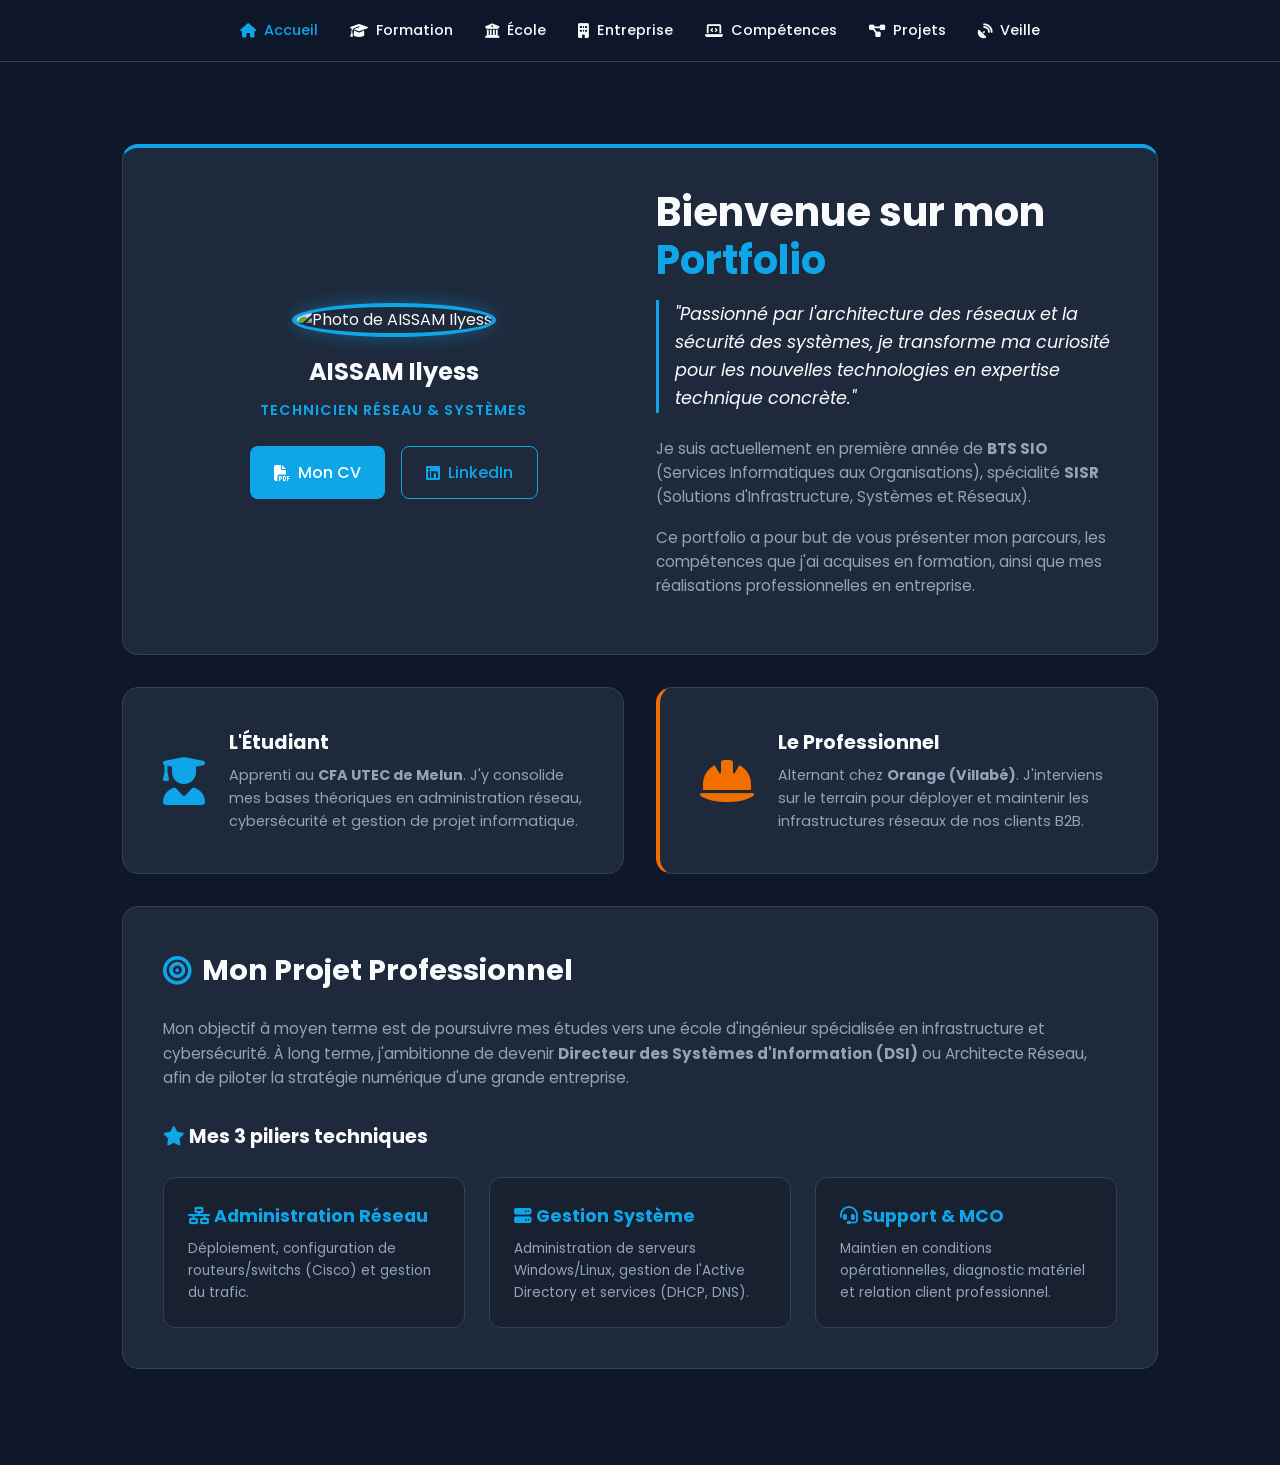
==== index.html @ 9d49ade6 "Add files via upload" ====
<!DOCTYPE html>
<html lang="fr">
<head>
    <meta charset="UTF-8">
    <title>Accueil | Portfolio AISSAM Ilyess</title>
    <link rel="stylesheet" href="style.css">
    <link rel="stylesheet" href="https://cdnjs.cloudflare.com/ajax/libs/font-awesome/6.4.0/css/all.min.css">
</head>
<body>

    <nav>
        <a href="index.html" class="active"><i class="fas fa-home"></i> Accueil</a>
        <a href="formation.html"><i class="fas fa-graduation-cap"></i> Formation</a>
        <a href="ecole.html"><i class="fas fa-university"></i> École</a>
        <a href="entreprise.html"><i class="fas fa-building"></i> Entreprise</a>
        <a href="competences.html"><i class="fas fa-laptop-code"></i> Compétences</a>
        <a href="projets.html"><i class="fas fa-project-diagram"></i> Projets</a>
        <a href="veille.html"><i class="fas fa-satellite-dish"></i> Veille</a>
    </nav>

    <div class="container">
        
        <div class="card" style="margin-top: 1rem; border-top: 4px solid var(--accent);">
            <div class="grid-2" style="align-items: center;">
                <div style="text-align: center;">
                    <img src="https://via.placeholder.com/200" alt="Photo de AISSAM Ilyess" style="width: 180px; height: 180px; border-radius: 50%; object-fit: cover; border: 4px solid var(--accent); box-shadow: 0 0 20px rgba(14, 165, 233, 0.4); margin-bottom: 1rem;">
                    
                    <h2 style="justify-content: center; margin-bottom: 0.5rem; border: none; font-size: 1.5rem;">AISSAM Ilyess</h2>
                    <p style="color: var(--accent); font-weight: 600; text-transform: uppercase; letter-spacing: 1px; font-size: 0.9rem;">Technicien Réseau & Systèmes</p>
                    
                    <div class="btn-group" style="justify-content: center;">
                        <a href="cv.pdf" target="_blank" class="btn btn-primary"><i class="fas fa-file-pdf"></i> Mon CV</a>
                        <a href="https://www.linkedin.com/in/ilyess-aissam-5a9345324/" target="_blank" class="btn btn-outline"><i class="fab fa-linkedin"></i> LinkedIn</a>
                    </div>
                </div>

                <div>
                    <h1 style="font-size: 2.5rem; margin-bottom: 1rem;">Bienvenue sur mon <span style="color: var(--accent);">Portfolio</span></h1>
                    
                    <p style="font-size: 1.1rem; color: var(--text-light); font-style: italic; border-left: 3px solid var(--accent); padding-left: 1rem; margin-bottom: 1.5rem;">
                        "Passionné par l'architecture des réseaux et la sécurité des systèmes, je transforme ma curiosité pour les nouvelles technologies en expertise technique concrète."
                    </p>

                    <p>Je suis actuellement en première année de <strong>BTS SIO</strong> (Services Informatiques aux Organisations), spécialité <strong>SISR</strong> (Solutions d'Infrastructure, Systèmes et Réseaux).</p>
                    <p>Ce portfolio a pour but de vous présenter mon parcours, les compétences que j'ai acquises en formation, ainsi que mes réalisations professionnelles en entreprise.</p>
                </div>
            </div>
        </div>

        <div class="grid-2">
            <div class="card" style="display: flex; align-items: center; gap: 1.5rem;">
                <i class="fas fa-user-graduate fa-3x" style="color: var(--accent);"></i>
                <div>
                    <h3 style="margin-top: 0; margin-bottom: 5px;">L'Étudiant</h3>
                    <p style="margin: 0; font-size: 0.9rem;">Apprenti au <strong>CFA UTEC de Melun</strong>. J'y consolide mes bases théoriques en administration réseau, cybersécurité et gestion de projet informatique.</p>
                </div>
            </div>

            <div class="card" style="display: flex; align-items: center; gap: 1.5rem; border-left: 4px solid #f16e00;">
                <i class="fas fa-hard-hat fa-3x" style="color: #f16e00;"></i>
                <div>
                    <h3 style="margin-top: 0; margin-bottom: 5px;">Le Professionnel</h3>
                    <p style="margin: 0; font-size: 0.9rem;">Alternant chez <strong>Orange (Villabé)</strong>. J'interviens sur le terrain pour déployer et maintenir les infrastructures réseaux de nos clients B2B.</p>
                </div>
            </div>
        </div>

        <div class="card">
            <h2><i class="fas fa-bullseye"></i> Mon Projet Professionnel</h2>
            <p style="margin-bottom: 2rem;">Mon objectif à moyen terme est de poursuivre mes études vers une école d'ingénieur spécialisée en infrastructure et cybersécurité. À long terme, j'ambitionne de devenir <strong>Directeur des Systèmes d'Information (DSI)</strong> ou Architecte Réseau, afin de piloter la stratégie numérique d'une grande entreprise.</p>
            
            <h3 style="color: var(--text-light); margin-bottom: 1.5rem;"><i class="fas fa-star" style="color: var(--accent);"></i> Mes 3 piliers techniques</h3>
            <div class="grid-3">
                <div class="skill-box">
                    <h3 style="color: var(--accent); font-size: 1.1rem;"><i class="fas fa-network-wired"></i> Administration Réseau</h3>
                    <p style="margin: 0; font-size: 0.85rem;">Déploiement, configuration de routeurs/switchs (Cisco) et gestion du trafic.</p>
                </div>
                <div class="skill-box">
                    <h3 style="color: var(--accent); font-size: 1.1rem;"><i class="fas fa-server"></i> Gestion Système</h3>
                    <p style="margin: 0; font-size: 0.85rem;">Administration de serveurs Windows/Linux, gestion de l'Active Directory et services (DHCP, DNS).</p>
                </div>
                <div class="skill-box">
                    <h3 style="color: var(--accent); font-size: 1.1rem;"><i class="fas fa-headset"></i> Support & MCO</h3>
                    <p style="margin: 0; font-size: 0.85rem;">Maintien en conditions opérationnelles, diagnostic matériel et relation client professionnel.</p>
                </div>
            </div>
        </div>

    </div>

</body>
</html>
---- style.css ----
@import url('https://fonts.googleapis.com/css2?family=Poppins:wght@300;400;500;600;700&display=swap');

:root {
    --bg-dark: #0f172a; /* Bleu nuit très profond */
    --surface: #1e293b; /* Bleu gris pour les cartes */
    --accent: #0ea5e9; /* Cyan tech */
    --accent-hover: #0284c7;
    --text-light: #f8fafc;
    --text-muted: #94a3b8;
    --border: #334155;
}

* { margin: 0; padding: 0; box-sizing: border-box; font-family: 'Poppins', sans-serif; }

body {
    background-color: var(--bg-dark);
    /* Optionnel : tu peux rajouter ton image de fond ici si tu préfères, mais un fond uni fait plus "app" pro */
    color: var(--text-light);
    line-height: 1.6;
}

/* --- NAVIGATION --- */
nav {
    position: fixed; top: 0; width: 100%;
    background: rgba(15, 23, 42, 0.85); backdrop-filter: blur(12px);
    border-bottom: 1px solid var(--border);
    padding: 1.2rem 2rem; display: flex; justify-content: center; gap: 2rem; z-index: 1000;
}
nav a { color: var(--text-light); text-decoration: none; font-size: 0.9rem; font-weight: 500; transition: 0.3s; display: flex; align-items: center; gap: 8px; }
nav a:hover, nav a.active { color: var(--accent); }

/* --- CONTENEUR & CARTES --- */
.container { max-width: 1100px; margin: 0 auto; padding: 8rem 2rem 4rem 2rem; animation: fadeIn 0.8s ease; }
@keyframes fadeIn { from { opacity: 0; transform: translateY(20px); } to { opacity: 1; transform: translateY(0); } }

.card {
    background: var(--surface); border: 1px solid var(--border); border-radius: 16px;
    padding: 2.5rem; margin-bottom: 2rem; transition: transform 0.3s, box-shadow 0.3s;
}
.card:hover { transform: translateY(-5px); box-shadow: 0 10px 30px rgba(0,0,0,0.5); border-color: var(--accent); }

.grid-2 { display: grid; grid-template-columns: 1fr 1fr; gap: 2rem; }
.grid-3 { display: grid; grid-template-columns: repeat(auto-fit, minmax(250px, 1fr)); gap: 1.5rem; }

/* --- TEXTES & TITRES --- */
h1 { font-size: 3rem; font-weight: 700; line-height: 1.2; margin-bottom: 1rem; }
h1 span { color: var(--accent); }
h2 { font-size: 1.8rem; margin-bottom: 1.5rem; color: var(--text-light); display: flex; align-items: center; gap: 10px; }
h2 i { color: var(--accent); }
h3 { font-size: 1.2rem; color: var(--text-light); margin-bottom: 0.5rem; }
p, li { color: var(--text-muted); margin-bottom: 1rem; font-size: 0.95rem; }
ul { margin-left: 1.5rem; }

/* --- BOUTONS --- */
.btn-group { display: flex; gap: 1rem; margin-top: 1.5rem; }
.btn {
    padding: 0.8rem 1.5rem; border-radius: 8px; text-decoration: none; font-weight: 500;
    transition: 0.3s; display: inline-flex; align-items: center; gap: 8px; border: none; cursor: pointer;
}
.btn-primary { background: var(--accent); color: white; }
.btn-primary:hover { background: var(--accent-hover); box-shadow: 0 0 15px var(--accent); }
.btn-outline { background: transparent; color: var(--accent); border: 1px solid var(--accent); }
.btn-outline:hover { background: rgba(14, 165, 233, 0.1); }

/* --- COMPÉTENCES --- */
.skill-box { background: rgba(0,0,0,0.2); padding: 1.5rem; border-radius: 12px; border: 1px solid var(--border); }
.skill-bar { width: 100%; height: 6px; background: var(--border); border-radius: 10px; margin-top: 10px; overflow: hidden; }
.skill-fill { height: 100%; background: var(--accent); border-radius: 10px; }

/* --- TIMELINE (Formation) --- */
.timeline-item { border-left: 2px solid var(--accent); padding-left: 1.5rem; margin-bottom: 2rem; position: relative; }
.timeline-item::before { content: ''; position: absolute; left: -7px; top: 0; width: 12px; height: 12px; background: var(--accent); border-radius: 50%; }
.date-badge { display: inline-block; background: rgba(14, 165, 233, 0.1); color: var(--accent); padding: 4px 10px; border-radius: 20px; font-size: 0.8rem; font-weight: 600; margin-bottom: 10px; }
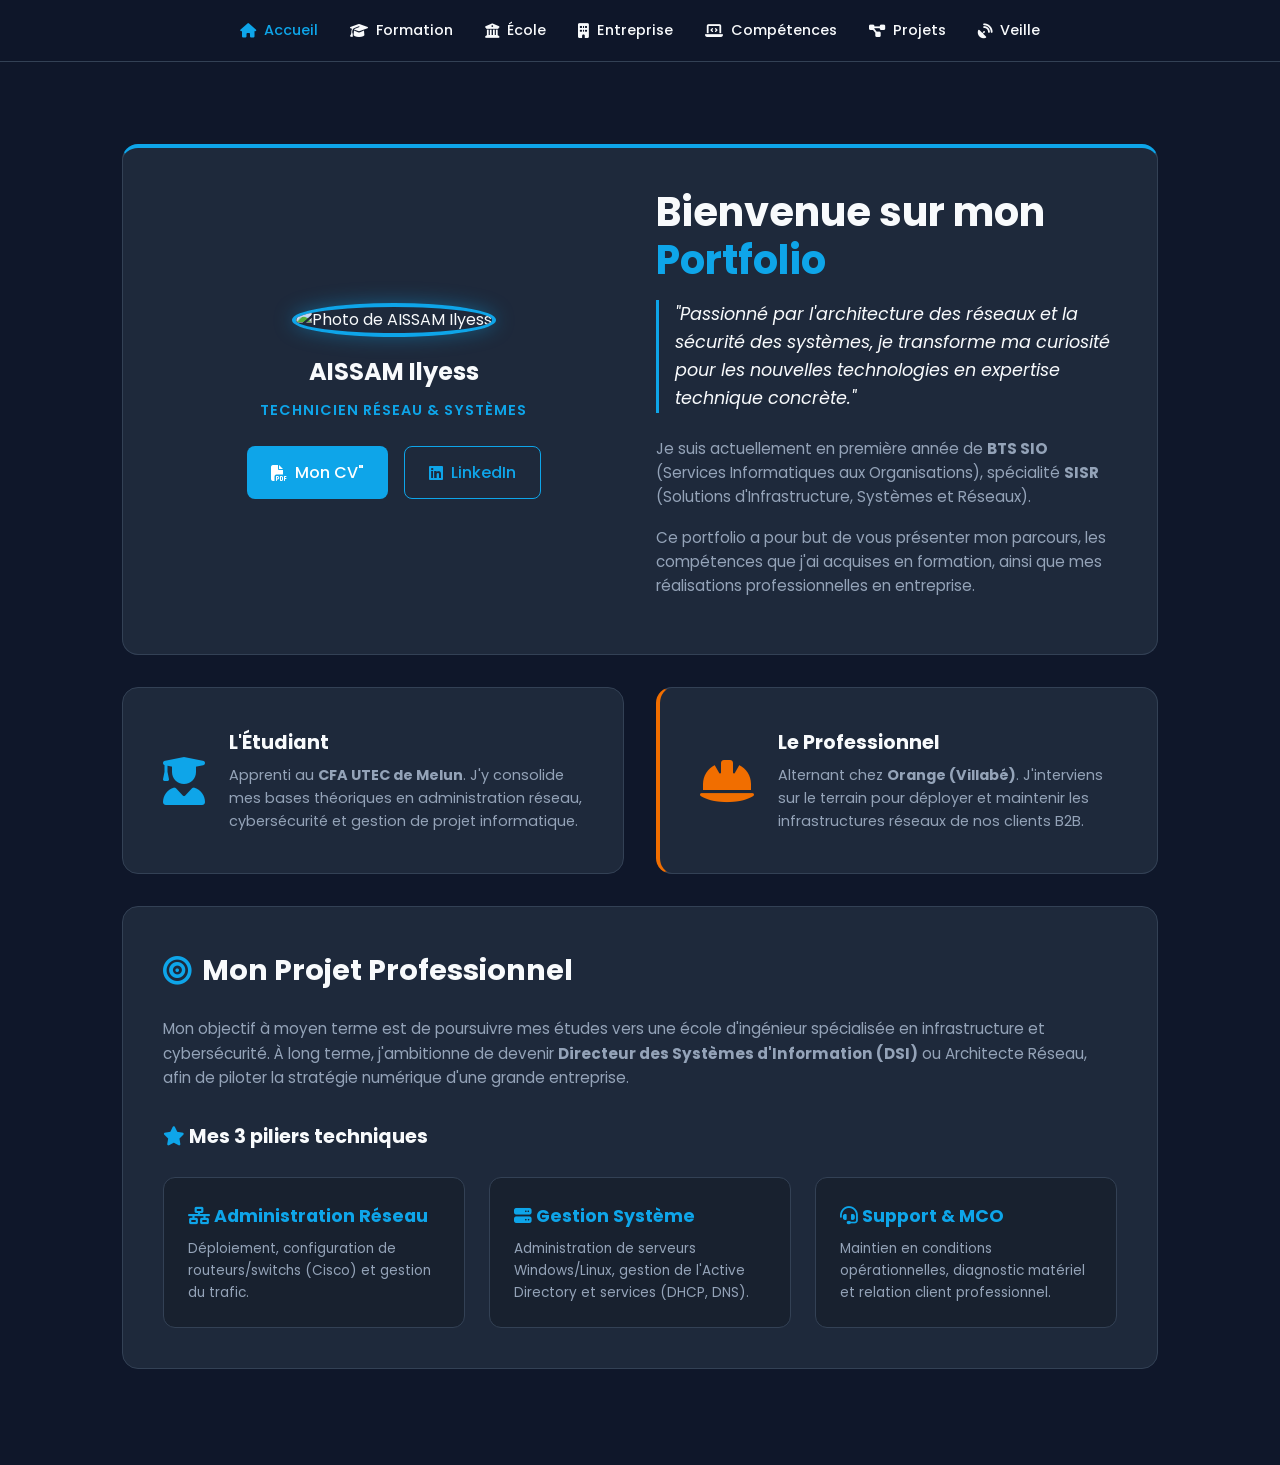
==== commit eb48c737: "Update index.html" ====
--- a/index.html
+++ b/index.html
@@ -29,7 +29,7 @@
                     <p style="color: var(--accent); font-weight: 600; text-transform: uppercase; letter-spacing: 1px; font-size: 0.9rem;">Technicien Réseau & Systèmes</p>
                     
                     <div class="btn-group" style="justify-content: center;">
-                        <a href="cv.pdf" target="_blank" class="btn btn-primary"><i class="fas fa-file-pdf"></i> Mon CV</a>
+                        <a "href="cv.pdf" target="_blank" class="btn btn-primary"><i class="fas fa-file-pdf"></i> Mon CV"</a>
                         <a href="https://www.linkedin.com/in/ilyess-aissam-5a9345324/" target="_blank" class="btn btn-outline"><i class="fab fa-linkedin"></i> LinkedIn</a>
                     </div>
                 </div>
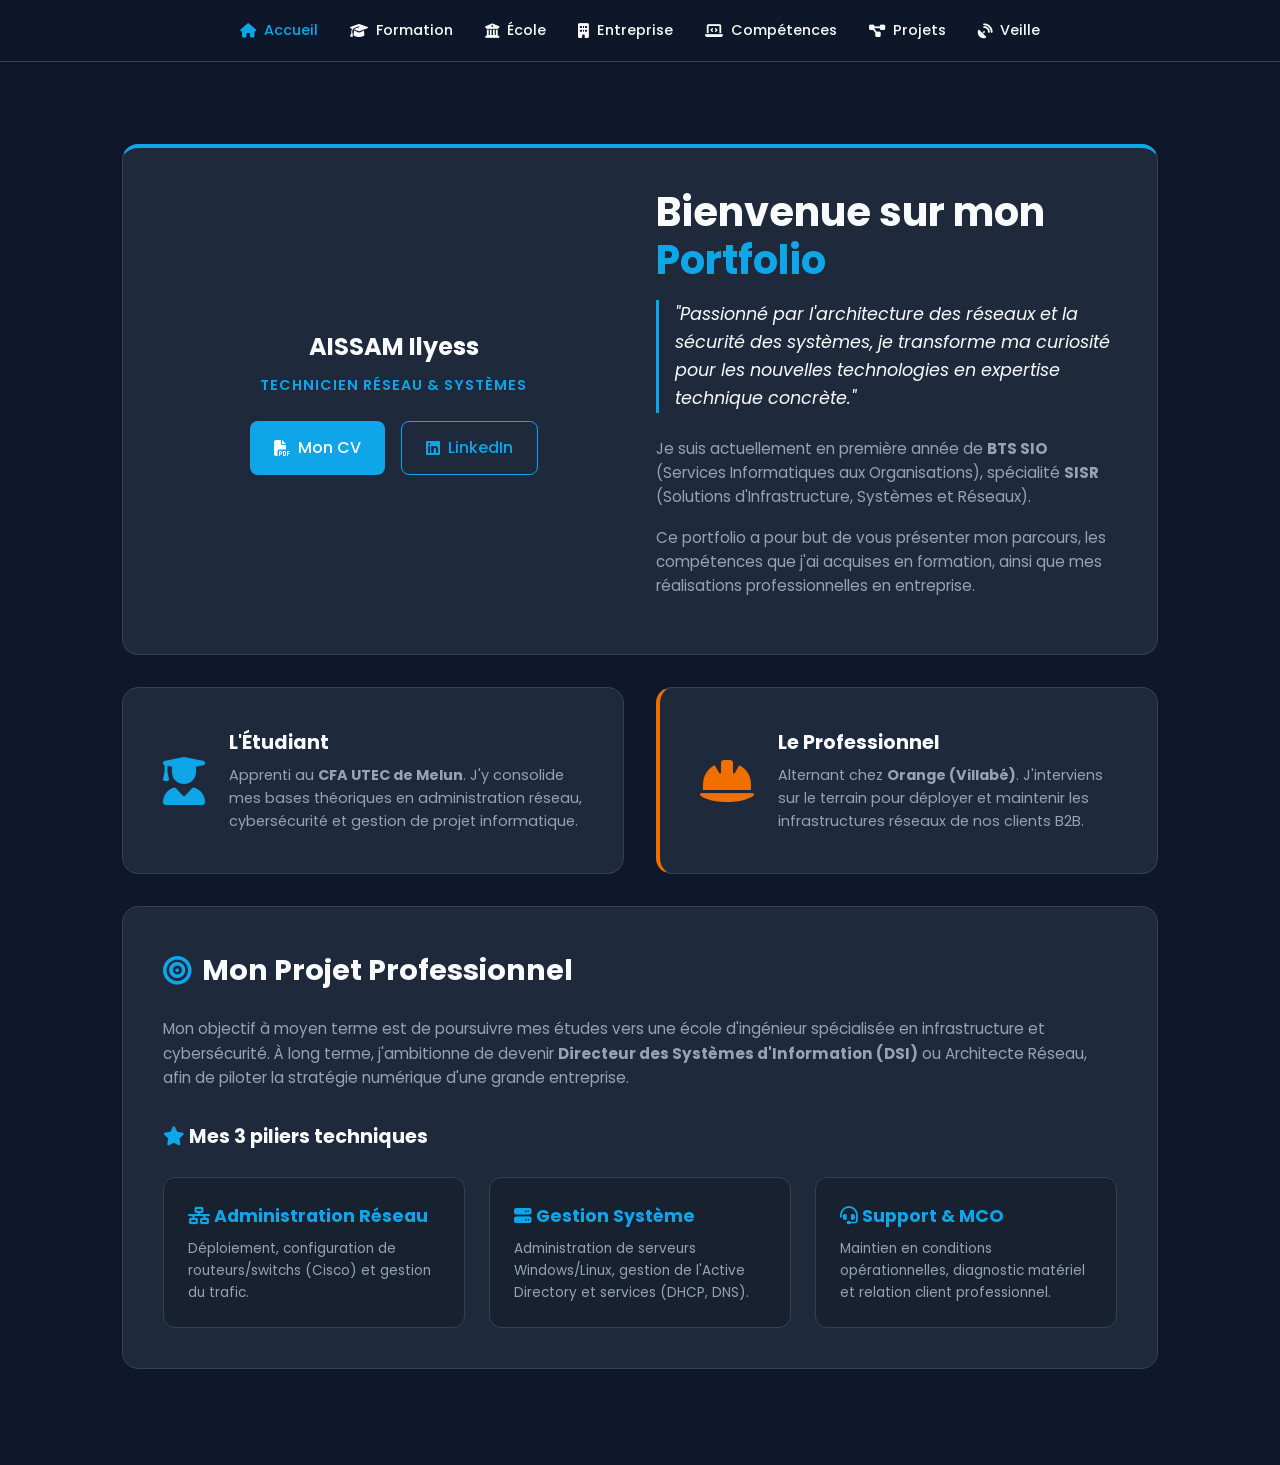
==== commit 1f6cb39c: "Update index.html" ====
--- a/index.html
+++ b/index.html
@@ -23,13 +23,11 @@
         <div class="card" style="margin-top: 1rem; border-top: 4px solid var(--accent);">
             <div class="grid-2" style="align-items: center;">
                 <div style="text-align: center;">
-                    <img src="https://via.placeholder.com/200" alt="Photo de AISSAM Ilyess" style="width: 180px; height: 180px; border-radius: 50%; object-fit: cover; border: 4px solid var(--accent); box-shadow: 0 0 20px rgba(14, 165, 233, 0.4); margin-bottom: 1rem;">
-                    
                     <h2 style="justify-content: center; margin-bottom: 0.5rem; border: none; font-size: 1.5rem;">AISSAM Ilyess</h2>
                     <p style="color: var(--accent); font-weight: 600; text-transform: uppercase; letter-spacing: 1px; font-size: 0.9rem;">Technicien Réseau & Systèmes</p>
                     
                     <div class="btn-group" style="justify-content: center;">
-                        <a "href="cv.pdf" target="_blank" class="btn btn-primary"><i class="fas fa-file-pdf"></i> Mon CV"</a>
+                        <a href="cv.pdf" target="_blank" class="btn btn-primary"><i class="fas fa-file-pdf"></i> Mon CV</a>
                         <a href="https://www.linkedin.com/in/ilyess-aissam-5a9345324/" target="_blank" class="btn btn-outline"><i class="fab fa-linkedin"></i> LinkedIn</a>
                     </div>
                 </div>
@@ -89,4 +87,4 @@
     </div>
 
 </body>
-</html>+</html>
--- a/style.css
+++ b/style.css
@@ -70,4 +70,4 @@
 /* --- TIMELINE (Formation) --- */
 .timeline-item { border-left: 2px solid var(--accent); padding-left: 1.5rem; margin-bottom: 2rem; position: relative; }
 .timeline-item::before { content: ''; position: absolute; left: -7px; top: 0; width: 12px; height: 12px; background: var(--accent); border-radius: 50%; }
-.date-badge { display: inline-block; background: rgba(14, 165, 233, 0.1); color: var(--accent); padding: 4px 10px; border-radius: 20px; font-size: 0.8rem; font-weight: 600; margin-bottom: 10px; }+.date-badge { display: inline-block; background: rgba(14, 165, 233, 0.1); color: var(--accent); padding: 4px 10px; border-radius: 20px; font-size: 0.8rem; font-weight: 600; margin-bottom: 10px; }
